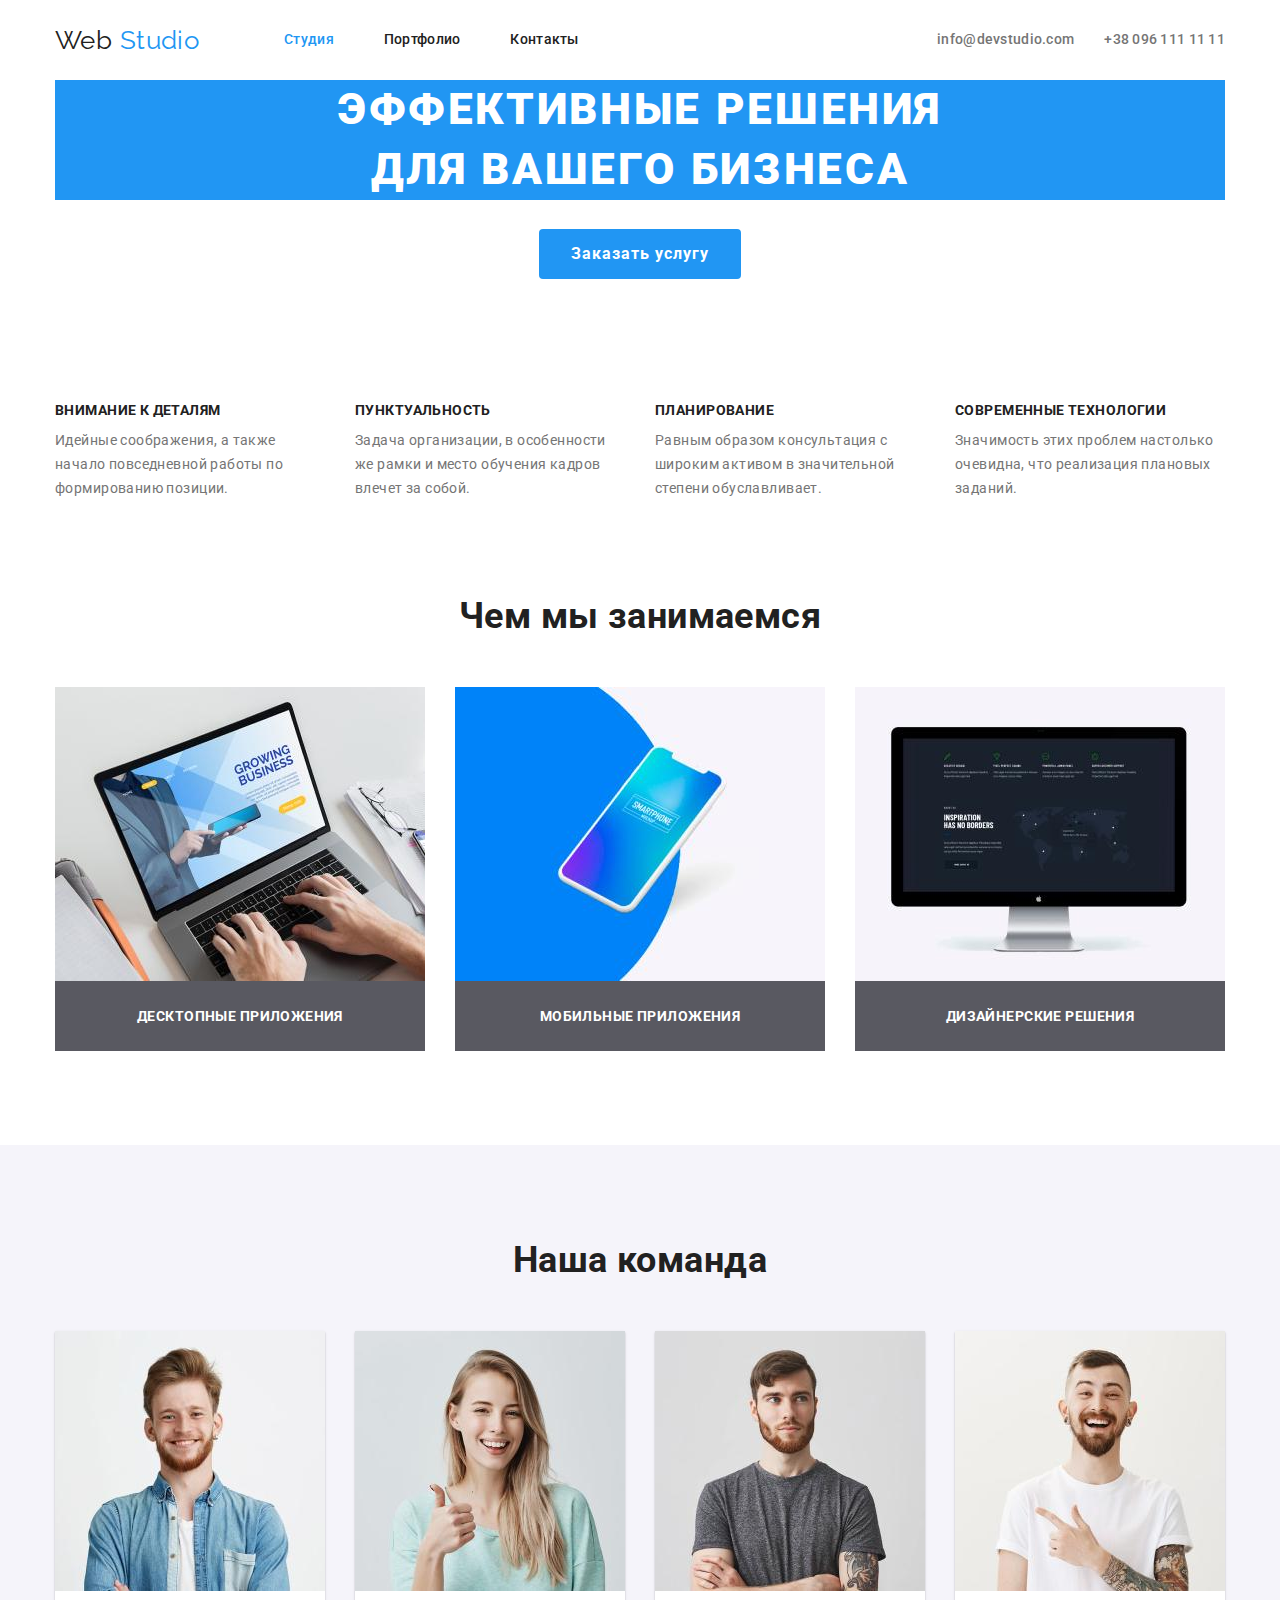
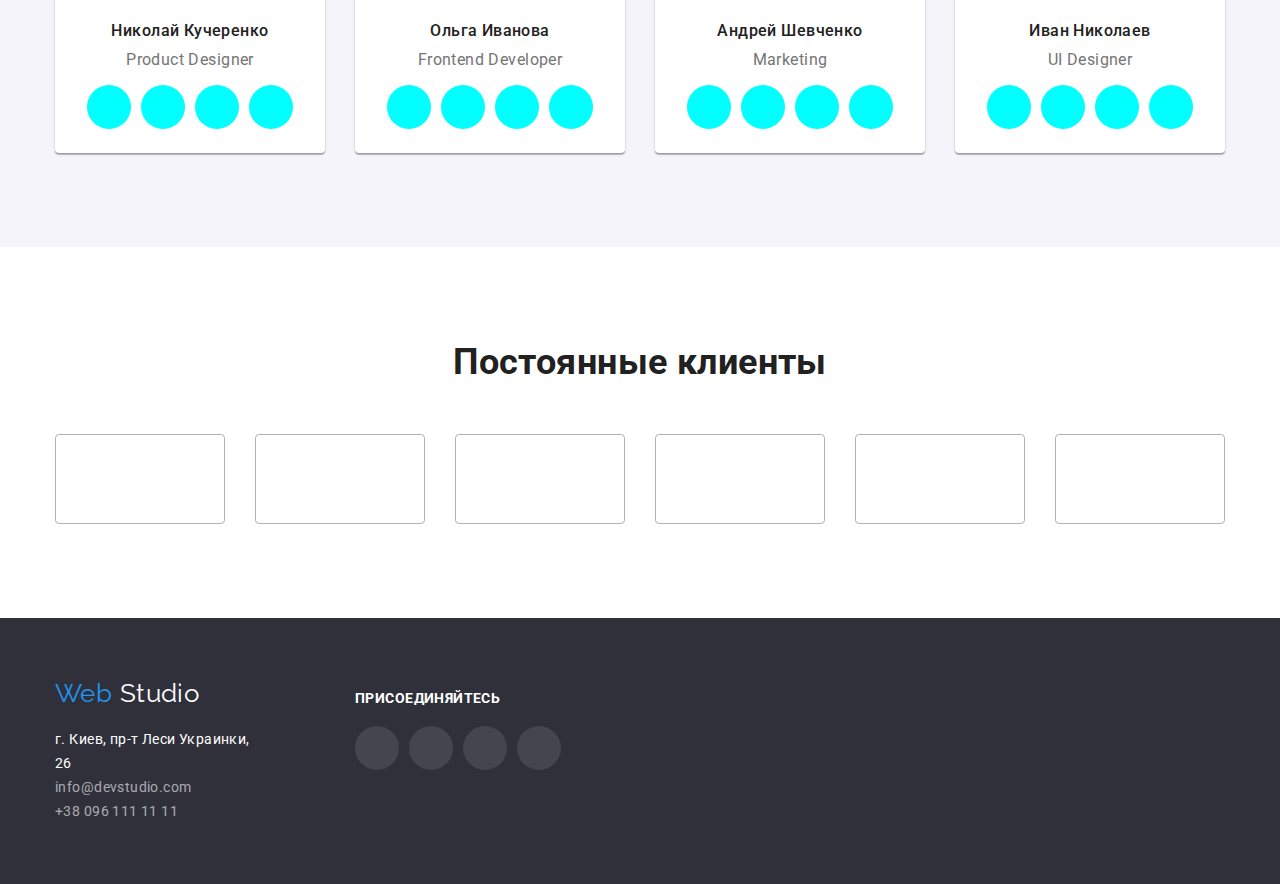
==== index.html @ efa8f48a "Copy HW3" ====
<!DOCTYPE html>
<html lang="ru">
  <head>
    <meta charset="UTF-8" />
    <meta name="viewport" content="width=device-width, initial-scale=1.0" />
    <title>Web Studio</title>
    <link
      href="https://fonts.googleapis.com/css2?family=Raleway:wght@700&family=Roboto:wght@400;500;700;900&display=swap"
      rel="stylesheet"
    />
    <link
      rel="stylesheet"
      href="https://cdnjs.cloudflare.com/ajax/libs/modern-normalize/0.7.0/modern-normalize.min.css"
    />
    <link rel="stylesheet" href="./css/style.css" />
  </head>
  <body>
    <!-- Шапка сайта -->
    <header class="header">
      <div class="header-conitaner container">
        <nav class="navigation">
          <a class="logo" href="./index.html" aria-label="Логотип"
            >Web <span class="logo-accent">Studio</span></a
          >
          <ul class="navgiation-list list">
            <li class="navigation-list-item">
              <a class="navigation-list-link link active-page" href="index.html"
                >Студия</a
              >
            </li>
            <li class="navigation-list-item">
              <a class="navigation-list-link link" href="./portfolio.html"
                >Портфолио</a
              >
            </li>
            <li class="navigation-list-item">
              <a class="navigation-list-link link" href="">Контакты</a>
            </li>
          </ul>
        </nav>
        <address class="adress">
          <ul class="adress-list list">
            <li class="adress-list-item">
              <a
                class="header-email-link link"
                href="mailto:info@devstudio.com"
                lang="en"
                >info@devstudio.com</a
              >
            </li>
            <li class="adress-list-item">
              <a class="header-tel-link link" href="tel:+380961111111"
                >+38 096 111 11 11</a
              >
            </li>
          </ul>
        </address>
      </div>
    </header>
    <main>
      <!--HERO секция-->
      <section class="hero">
        <div class="container">
          <h1 class="hero-title">
            Эффективные решения <br />
            для вашего бизнеса
          </h1>
          <button class="modal-btn">Заказать услугу</button>
        </div>
      </section>
      <!--Почему мы-->
      <section class="about-us-section section">
        <div class="container">
          <h2 class="section-header" hidden>Почему мы</h2>
          <ul class="about-us-list list">
            <li class="about-us-list-item">
              <h3 class="about-us-list-header">Внимание к деталям</h3>
              <p class="about-us-list-text">
                Идейные соображения, а также начало повседневной работы по
                формированию позиции.
              </p>
            </li>
            <li class="about-us-list-item">
              <h3 class="about-us-list-header">Пунктуальность</h3>
              <p class="about-us-list-text">
                Задача организации, в особенности же рамки и место обучения
                кадров влечет за собой.
              </p>
            </li>
            <li class="about-us-list-item">
              <h3 class="about-us-list-header">Планирование</h3>
              <p class="about-us-list-text">
                Равным образом консультация с широким активом в значительной
                степени обуславливает.
              </p>
            </li>
            <li class="about-us-list-item">
              <h3 class="about-us-list-header">Современные технологии</h3>
              <p class="about-us-list-text">
                Значимость этих проблем настолько очевидна, что реализация
                плановых заданий.
              </p>
            </li>
          </ul>
        </div>
      </section>
      <!--Чем мы занимаемся-->
      <section class="what-we-do section">
        <div class="container">
          <h2 class="section-header">Чем мы занимаемся</h2>
          <ul class="what-we-do-list list">
            <li class="what-we-do-list-item">
              <img
                class="what-we-do-list-img"
                src="./images/whatwedo/notebook.jpg"
                alt="фото ноутбука"
                width="370"
                height="294"
              />
              <a class="what-we-do-list-link link" href=""
                ><h3>Десктопные приложения</h3></a
              >
            </li>
            <li class="what-we-do-list-item">
              <img
                class="what-we-do-list-img"
                src="./images/whatwedo/mobile.jpg"
                alt="фото мобильного телефона"
                width="370"
                height="294"
              />
              <a class="what-we-do-list-link link" href=""
                ><h3>Мобильные приложения</h3></a
              >
            </li>
            <li class="what-we-do-list-item">
              <img
                class="what-we-do-list-img"
                src="./images/whatwedo/desktop.jpg"
                alt="фото настольного компютера"
                width="370"
                height="294"
              />
              <a class="what-we-do-list-link link" href=""
                ><h3>Дизайнерские решения</h3></a
              >
            </li>
          </ul>
        </div>
      </section>
      <!--Наша команда-->
      <section class="our-team section">
        <div class="container">
          <h3 class="section-header">Наша команда</h3>
          <ul class="our-team-list list">
            <li class="our-team-list-item">
              <img
                class="our-team-list-img"
                src="./images/team/member1.jpg"
                alt="фото сотрудника"
                width="270"
                height="260"
              />
              <h3 class="out-team-list-name">Николай Кучеренко</h3>
              <p class="our-team-list-position" lang="en">Product Designer</p>
              <ul class="our-team-social-links-list list">
                <li class="our-team-social-links">
                  <a
                    class="our-team-social-links-item link"
                    href=""
                    aria-label="ссылка на инстаграм"
                  ></a>
                </li>
                <li class="our-team-social-links">
                  <a
                    class="our-team-social-links-item link"
                    href=""
                    aria-label="ссылка на твиттер"
                  ></a>
                </li>
                <li class="our-team-social-links">
                  <a
                    class="our-team-social-links-item link"
                    href=""
                    aria-label="ссылка на фейсбук"
                  ></a>
                </li>
                <li class="our-team-social-links">
                  <a
                    class="oour-team-social-links-item link"
                    href=""
                    aria-label="ссылка на линкедин"
                  ></a>
                </li>
              </ul>
            </li>
            <li class="our-team-list-item">
              <img
                class="our-team-list-img"
                src="./images/team/member2.jpg"
                alt="фото сотрудника"
                width="270"
                height="260"
              />
              <h3 class="out-team-list-name">Ольга Иванова</h3>
              <p class="our-team-list-position" lang="en">Frontend Developer</p>
              <ul class="our-team-social-links-list list">
                <li class="our-team-social-links">
                  <a
                    class="our-team-social-links-item link"
                    href=""
                    aria-label="ссылка на инстаграм"
                  ></a>
                </li>
                <li class="our-team-social-links">
                  <a
                    class="our-team-social-links-item link"
                    href=""
                    aria-label="ссылка на твиттер"
                  ></a>
                </li>
                <li class="our-team-social-links">
                  <a
                    class="our-team-social-links-item link"
                    href=""
                    aria-label="ссылка на фейсбук"
                  ></a>
                </li>
                <li class="our-team-social-links">
                  <a
                    class="oour-team-social-links-item link"
                    href=""
                    aria-label="ссылка на линкедин"
                  ></a>
                </li>
              </ul>
            </li>
            <li class="our-team-list-item">
              <img
                class="our-team-list-img"
                src="./images/team/member3.jpg"
                alt="фото сотрудника"
                width="270"
                height="260"
              />
              <h3 class="out-team-list-name">Андрей Шевченко</h3>
              <p class="our-team-list-position" lang="en">Marketing</p>
              <ul class="our-team-social-links-list list">
                <li class="our-team-social-links">
                  <a
                    class="our-team-social-links-item link"
                    href=""
                    aria-label="ссылка на инстаграм"
                  ></a>
                </li>
                <li class="our-team-social-links">
                  <a
                    class="our-team-social-links-item link"
                    href=""
                    aria-label="ссылка на твиттер"
                  ></a>
                </li>
                <li class="our-team-social-links">
                  <a
                    class="our-team-social-links-item link"
                    href=""
                    aria-label="ссылка на фейсбук"
                  ></a>
                </li>
                <li class="our-team-social-links">
                  <a
                    class="oour-team-social-links-item link"
                    href=""
                    aria-label="ссылка на линкедин"
                  ></a>
                </li>
              </ul>
            </li>
            <li class="our-team-list-item">
              <img
                class="our-team-list-img"
                src="./images/team/member4.jpg"
                alt="фото сотрудника"
                width="270"
                height="260"
              />
              <h3 class="out-team-list-name">Иван Николаев</h3>
              <p class="our-team-list-position" lang="en">UI Designer</p>
              <ul class="our-team-social-links-list list">
                <li class="our-team-social-links">
                  <a
                    class="our-team-social-links-item link"
                    href=""
                    aria-label="ссылка на инстаграм"
                  ></a>
                </li>
                <li class="our-team-social-links">
                  <a
                    class="our-team-social-links-item link"
                    href=""
                    aria-label="ссылка на твиттер"
                  ></a>
                </li>
                <li class="our-team-social-links">
                  <a
                    class="our-team-social-links-item link"
                    href=""
                    aria-label="ссылка на фейсбук"
                  ></a>
                </li>
                <li class="our-team-social-links">
                  <a
                    class="oour-team-social-links-item link"
                    href=""
                    aria-label="ссылка на линкедин"
                  ></a>
                </li>
              </ul>
            </li>
          </ul>
        </div>
      </section>
      <!--Постоянные клиенты-->
      <section class="clients section">
        <div class="container">
          <h2 class="section-header">Постоянные клиенты</h2>
          <ul class="clients-list list">
            <li class="clients-list-item">
              <a
                class="clients-list-link link"
                href=""
                aria-label="логотип клиента"
              ></a>
            </li>
            <li class="clients-list-item">
              <a
                class="clients-list-link link"
                href=""
                aria-label="логотип клиента"
              ></a>
            </li>
            <li class="clients-list-item">
              <a
                class="clients-list-link link"
                href=""
                aria-label="логотип клиента"
              ></a>
            </li>
            <li class="clients-list-item">
              <a
                class="clients-list-link link"
                href=""
                aria-label="логотип клиента"
              ></a>
            </li>
            <li class="clients-list-item">
              <a
                class="clients-list-link link"
                href=""
                aria-label="логотип клиента"
              ></a>
            </li>
            <li class="clients-list-item">
              <a
                class="clients-list-link link"
                href=""
                aria-label="логотип клиента"
              ></a>
            </li>
          </ul>
        </div>
      </section>
    </main>
    <!--Контакты-->
    <footer class="footer">
      <div class="footer-container container">
        <div class="footer-block">
          <a class="logo footer-logo" href="./index.html" aria-label="Логотип"
            >Web <span class="logo-footer-accent">Studio</span></a
          >
          <ul class="footer-adress-list list">
            <li class="footer-adress-item">
              <a
                class="footer-adress link"
                href="https://goo.gl/maps/bMKYZDrt7HzqNCvu6"
                target="_blank"
              >
                г. Киев, пр-т Леси Украинки, 26
              </a>
            </li>
            <li class="footer-adress-item">
              <a
                class="footer-email link"
                href="mailto:info@devstudio.com"
                lang="en"
                >info@devstudio.com</a
              >
            </li>
            <li class="footer-adress-item">
              <a class="footer-tel link" href="tel:+380961111111"
                >+38 096 111 11 11</a
              >
            </li>
          </ul>
        </div>
        <div class="footer-block">
          <b class="footer-title">присоединяйтесь</b>
          <ul class="footer-social-links-list list">
            <li class="footer-social-link-item">
              <a
                class="footer-social-links-link link"
                href=""
                aria-label="ссылка на инстаграм"
              ></a>
            </li>
            <li class="footer-social-link-item">
              <a
                class="footer-social-links-link link"
                href=""
                aria-label="ссылка на твиттер"
              ></a>
            </li>
            <li class="footer-social-link-item">
              <a
                class="footer-social-links-link link"
                href=""
                aria-label="ссылка на фейсбук"
              ></a>
            </li>
            <li class="footer-social-link-item">
              <a
                class="footer-social-links-link link"
                href=""
                aria-label="ссылка на линкедин"
              ></a>
            </li>
          </ul>
        </div>
      </div>
    </footer>
  </body>
</html>
---- css/style.css ----
:root {
  --main-font: "Roboto", sans-serif;
  --secondary-font: "Raleway", sans-serif;
  --title-dark-theme-color: #ffffff;
  --title-light-theme-color: #212121;
  --modal-btn-color: #2196f3;
  --modal-btn-text-color: #ffffff;
  --text-dark-theme-color: rgba(255, 255, 255, 0.6);
  --text-light-theme-color: #757575;
  --accent-color: #2196f3;

  --portfolio-butto-color: #f5f4fa;
}

body {
  font-family: var(--main-font);
  font-weight: 400;
  font-size: 14px;
  line-height: 1.71;
  letter-spacing: 0.03em;

  color: var(--text-light-theme-color);

  background-color: #ffffff;
}

.section {
  padding-bottom: 94px;
  padding-top: 94px;
}

.container {
  width: 1200px;
  padding-left: 15px;
  padding-right: 15px;
  margin-left: auto;
  margin-right: auto;
}

.link {
  text-decoration: none;
}

.list {
  padding: 0;
  margin: 0;
  list-style: none;
}

/* HEADER */
.header-conitaner,
.navigation {
  display: flex;
  align-items: center;
}

.logo {
  margin-right: 85px;
  font-family: var(--secondary-font);
  font-size: 26px;
  line-height: 1.19;

  text-decoration: none;

  color: var(--title-light-theme-color);
}

.logo .logo-accent {
  color: var(--accent-color);
}
.navgiation-list {
  display: flex;
}
.navigation-list-item:not(:last-child) {
  margin-right: 50px;
}

.navigation-list-link {
  display: block;
  padding-top: 32px;
  padding-bottom: 32px;
}

.navigation-list-link {
  font-weight: 500;
  font-size: 14px;
  line-height: 1.14;
  letter-spacing: 0.02em;

  color: var(--title-light-theme-color);
}

.header-tel-link,
.header-email-link {
  font-weight: 500;
  font-size: 14px;
  line-height: 1.14;
  letter-spacing: 0.02em;

  color: var(--text-light-theme-color);
}

.adress {
  margin-left: auto;
}

.active-page {
  color: var(--accent-color);
}
.adress-list {
  display: flex;
}

.adress-list-item:not(:last-child) {
  margin-right: 30px;
}

.header-email-link,
.header-tel-link {
  display: block;
  padding-top: 32px;
  padding-bottom: 32px;
}

.header-tel-link,
.header-email-link {
  font-style: normal;
}

.navigation-list-link:focus,
.navigation-list-link:hover,
.header-tel-link:focus,
.header-tel-link:hover,
.header-email-link:focus,
.header-email-link:hover {
  color: var(--accent-color);
}

/* HERO SECTION */
.hero {
  text-align: center;
}

.hero-title {
  margin-top: 0px;
  pudding-bottom: 30px;
  font-weight: 900;
  font-size: 44px;
  line-height: 1.36;

  letter-spacing: 0.06em;
  text-transform: uppercase;

  color: var(--title-dark-theme-color);
  background-color: var(--accent-color); /* заглушка */
}
.modal-btn {
  border-style: none;
  border-radius: 4px;
  padding: 10px 32px;
  font-weight: 700;
  font-size: 16px;
  line-height: 1.87;
  text-align: center;
  letter-spacing: 0.06em;
  color: var(--modal-btn-text-color);
  background-color: var(--modal-btn-color);
}

/* Почему мы */
.about-us-section {
  padding-bottom: 0;
}

.about-us-list-header {
  margin-top: 30px;
  margin-bottom: 10px;
  font-weight: 700;
  font-size: 14px;
  line-height: 1.14;
  text-transform: uppercase;

  color: var(--title-light-theme-color);
}

.about-us-list {
  display: flex;
  justify-content: space-between;
}

.about-us-list-item {
  width: 270px;
}

.about-us-list-text {
  margin-top: 0px;
  margin-bottom: 0px;
}
/* Чем мы занимаемся */
.section-header {
  margin-top: 0px;
  margin-bottom: 50px;
  font-weight: 700;
  font-size: 36px;
  line-height: 1.17;
  text-align: center;

  color: var(--title-light-theme-color);
}

.what-we-do-list {
  display: flex;
  justify-content: space-between;
}
.what-we-do-list-img {
  display: block;
}

.what-we-do-list-link >h3/* заглушка без H3 работает */ {
  margin: 0;
  padding-top: 27px;
  padding-bottom: 27px;
  font-weight: 700;
  font-size: 14px;
  line-height: 1.17;
  text-align: center;
  text-transform: uppercase;

  color: var(--title-dark-theme-color);
  background-color: rgba(47, 48, 58, 0.8); /* заглушка */
}

/* Наша команда */
.our-team {
  background: #f5f4fa;
}
.our-team-list {
  display: flex;
  justify-content: space-between;
}

.our-team-list-item {
  width: 270px;
  padding-bottom: 24px;
  background: #ffffff;
  box-shadow: 0px 2px 1px rgba(0, 0, 0, 0.2), 0px 1px 1px rgba(0, 0, 0, 0.14),
    0px 1px 3px rgba(0, 0, 0, 0.12);
  border-radius: 0px 0px 4px 4px;
}

.our-team-list-img {
  display: block;
}
.out-team-list-name {
  margin-top: 30px;
  margin-bottom: 10px;
  font-weight: 500;
  font-size: 16px;
  line-height: 1.19;

  text-align: center;

  color: var(--title-light-theme-color);
}

.our-team-list-position {
  margin-top: 0px;
  margin-bottom: 16px;
  font-size: 16px;
  line-height: 1.19;

  text-align: center;
}
.our-team-social-links-list {
  display: flex;
  justify-content: center;
}

.our-team-social-links {
  width: 44px;
  height: 44px;
  border-radius: 22px;
  background-color: aqua; /*загушка*/
}

.our-team-social-links:not(:last-child) {
  margin-right: 10px;
}

.our-team-social-links:hover {
  background-color: var(--accent-color);
}

/* Постоянные клиенты */
.clients-list {
  display: flex;
  justify-content: space-between;
}

.clients-list-item {
  width: 170px;
  height: 90px;
  border: 1px solid #afb1b8;
  border-radius: 4px;
}

.clients-list-item:hover {
  border: 1px solid var(--accent-color);
}

/* FOOTER */
.footer {
  background: #2f303a;
}

.footer-container {
  display: flex;
  padding-top: 60px;
  padding-bottom: 60px;
}

.footer-block {
  width: 270px;
}

.footer-block:not(:last-child) {
  margin-right: 30px;
}

.footer-logo {
  display: block;
  padding-bottom: 20px;
  color: var(--accent-color);
}

.logo .logo-footer-accent {
  color: var(--title-dark-theme-color);
}

.footer-adress-list {
  margin-right: 69px;
}

.footer-tel,
.footer-email,
.footer-adress {
  font-size: 14px;
  line-height: 1.71;

  color: var(--title-dark-theme-color);
}
.footer-tel,
.footer-email {
  color: rgba(255, 255, 255, 0.6);
}
.footer-title {
  display: block;
  margin-top: 12px;
  margin-bottom: 20px;
  font-weight: 700;
  font-size: 14px;
  line-height: 1.15;

  text-transform: uppercase;

  color: var(--title-dark-theme-color);
}

.footer-social-links-list {
  display: flex;
}
.footer-social-link-item {
  width: 44px;
  height: 44px;
  border-radius: 22px;
  background-color: rgba(255, 255, 255, 0.1);
}

.footer-social-link-item:not(:last-child) {
  margin-right: 10px;
}

.footer-social-link-item:hover {
  background-color: var(--accent-color);
}

/* СТРАНИЦА ПОРТФОЛИО */
.portfolio-container {
  padding-top: 93px;
}

.portfolio-navigation-list {
  display: flex;
  justify-content: center;
  text-align: center;
}
.portfolio-button {
  padding: 6px 22px;
  font-weight: 500;
  font-size: 16px;
  line-height: 1.62;

  text-align: center;

  color: var(--title-light-theme-color);
  background-color: var(--portfolio-butto-color);

  border: 0;
  border-radius: 4px;
}
.portfolio-navigation-list-item:not(:last-child) {
  margin-right: 8px;
}

.portfolio-button:hover,
.portfolio-button:focus {
  color: var(--title-dark-theme-color);
  background-color: var(--accent-color);
  box-shadow: 0px 2px 2px rgba(0, 0, 0, 0.12), 0px 1px 2px rgba(0, 0, 0, 0.08),
    0px 3px 1px rgba(0, 0, 0, 0.1);
}

.portfolio-list-container {
  margin-top: 50px;
  margin-bottom: 94px;
}

.portfolio-list {
  display: flex;
  flex-wrap: wrap;
}

.portfolio-list-item {
  width: 370px;
  margin-right: 30px;
  margin-bottom: 30px;
}

.portfolio-list-card {
  width: 370;
  display: block;
  padding-top: 20px;
  padding-bottom: 20px;
  padding-left: 24px;
  padding-right: 24px;
  border-left: 1px solid #eeeeee;
  border-right: 1px solid #eeeeee;
  border-bottom: 1px solid #eeeeee;
}

.portfolio-list-card:nth-child(3n),
.portfolio-list-item:nth-child(3n) {
  margin-right: 0;
}

.portfolio-list-card:nth-last-child(-n + 3),
.portfolio-list-item:nth-last-child(-n + 3) {
  margin-bottom: 0;
}

.portfolio-list-img {
  display: block;
}

.portfolio-list-text-hover {
  display: none;
  padding: 24px;
  margin: 0;
  font-size: 18px;
  line-height: 1.56;

  color: var(--title-dark-theme-color);
  background-color: var(--accent-color);
}

.portfolio-list-header {
  margin: 0;
  margin-bottom: 4px;
  font-weight: 700;
  font-size: 18px;
  line-height: 2;

  letter-spacing: 0.06em;

  color: var(--title-light-theme-color);
}

.portfolio-list-project-type {
  margin: 0;
  font-size: 16px;
  line-height: 1.87;
}
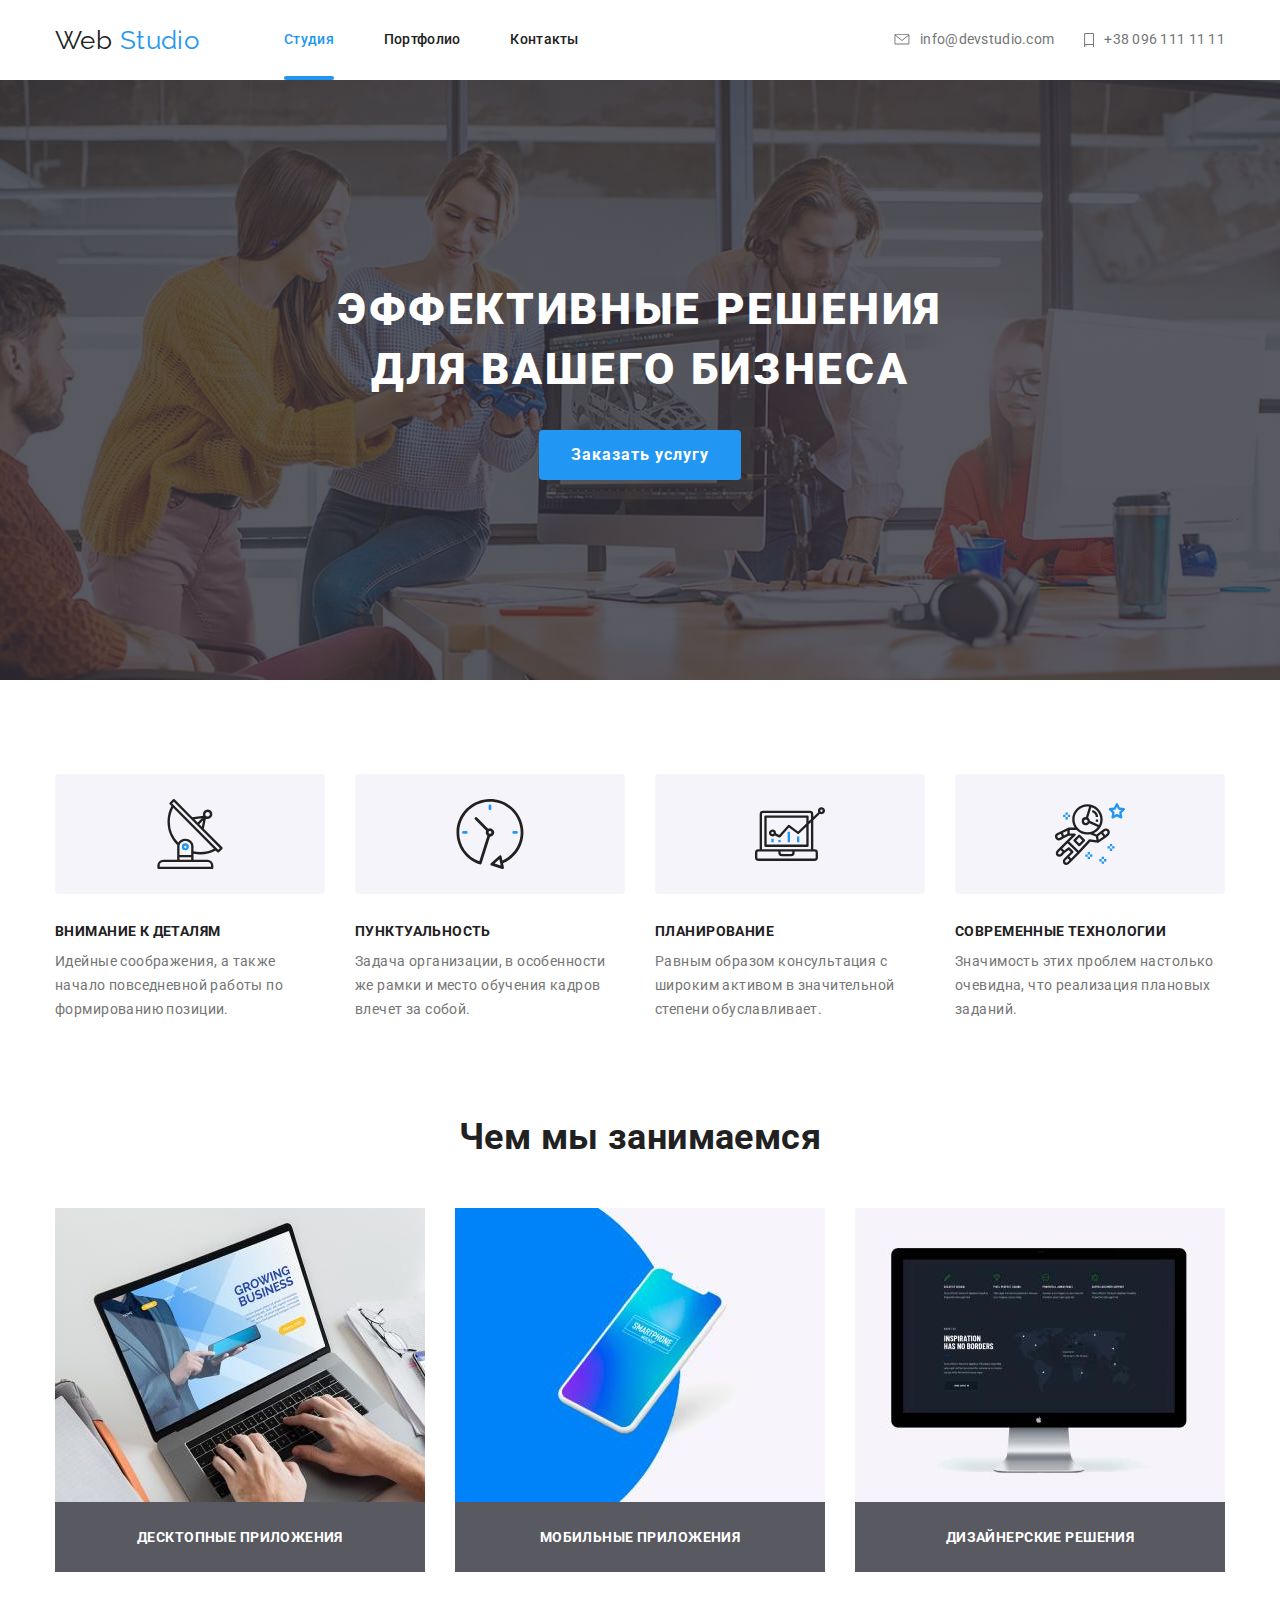
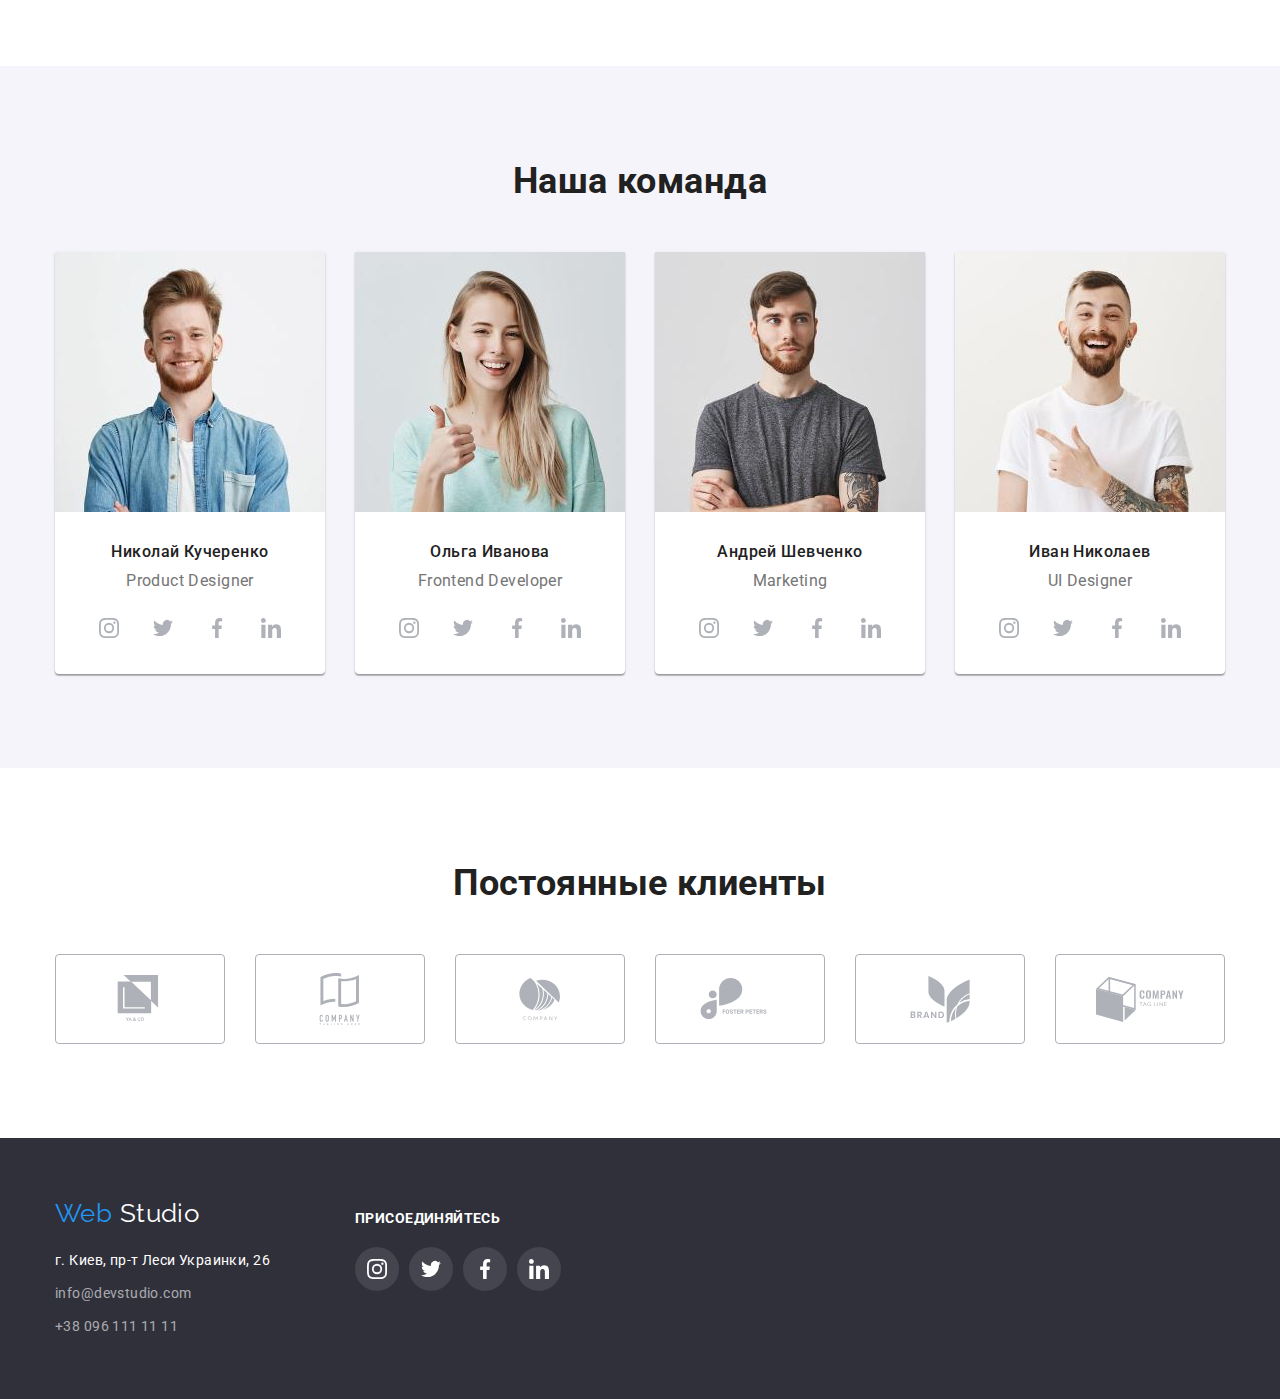
==== commit b596bdac: "First try" ====
--- a/index.html
+++ b/index.html
@@ -42,16 +42,23 @@
           <ul class="adress-list list">
             <li class="adress-list-item">
               <a
-                class="header-email-link link"
+                class="header-adress-link link"
                 href="mailto:info@devstudio.com"
                 lang="en"
-                >info@devstudio.com</a
-              >
+              >
+                <svg class="adress-list-icon" , width="16" , height="11.2">
+                  <use href="./images/sprite.svg#envelope"></use>
+                </svg>
+                info@devstudio.com
+              </a>
             </li>
             <li class="adress-list-item">
-              <a class="header-tel-link link" href="tel:+380961111111"
-                >+38 096 111 11 11</a
-              >
+              <a class="header-adress-link link" href="tel:+380961111111">
+                <svg class="adress-list-icon" , width="10" , height="14.9">
+                  <use href="./images/sprite.svg#smartphone"></use>
+                </svg>
+                +38 096 111 11 11
+              </a>
             </li>
           </ul>
         </address>
@@ -73,28 +80,48 @@
         <div class="container">
           <h2 class="section-header" hidden>Почему мы</h2>
           <ul class="about-us-list list">
-            <li class="about-us-list-item">
+            <li class="about-us-list-item details">
+              <div class="about-us-list-img-block">
+                <svg class="about-us-icon">
+                  <use href="./images/sprite.svg#antenna"></use>
+                </svg>
+              </div>
               <h3 class="about-us-list-header">Внимание к деталям</h3>
               <p class="about-us-list-text">
                 Идейные соображения, а также начало повседневной работы по
                 формированию позиции.
               </p>
             </li>
-            <li class="about-us-list-item">
+            <li class="about-us-list-item on-time">
+              <div class="about-us-list-img-block">
+                <svg class="about-us-icon">
+                  <use href="./images/sprite.svg#clock"></use>
+                </svg>
+              </div>
               <h3 class="about-us-list-header">Пунктуальность</h3>
               <p class="about-us-list-text">
                 Задача организации, в особенности же рамки и место обучения
                 кадров влечет за собой.
               </p>
             </li>
-            <li class="about-us-list-item">
+            <li class="about-us-list-item planning">
+              <div class="about-us-list-img-block">
+                <svg class="about-us-icon">
+                  <use href="./images/sprite.svg#diagram"></use>
+                </svg>
+              </div>
               <h3 class="about-us-list-header">Планирование</h3>
               <p class="about-us-list-text">
                 Равным образом консультация с широким активом в значительной
                 степени обуславливает.
               </p>
             </li>
-            <li class="about-us-list-item">
+            <li class="about-us-list-item techno">
+              <div class="about-us-list-img-block">
+                <svg class="about-us-icon">
+                  <use href="./images/sprite.svg#astronaut"></use>
+                </svg>
+              </div>
               <h3 class="about-us-list-header">Современные технологии</h3>
               <p class="about-us-list-text">
                 Значимость этих проблем настолько очевидна, что реализация
@@ -169,28 +196,48 @@
                     class="our-team-social-links-item link"
                     href=""
                     aria-label="ссылка на инстаграм"
-                  ></a>
+                  >
+                    <span class="visually-hidden">Insragram</span>
+                    <svg class="our-team-social-links-icon">
+                      <use href="./images/sprite.svg#instagram"></use>
+                    </svg>
+                  </a>
                 </li>
                 <li class="our-team-social-links">
                   <a
                     class="our-team-social-links-item link"
                     href=""
                     aria-label="ссылка на твиттер"
-                  ></a>
+                  >
+                    <span class="visually-hidden">Twitter</span>
+                    <svg class="our-team-social-links-icon">
+                      <use href="./images/sprite.svg#twitter"></use>
+                    </svg>
+                  </a>
                 </li>
                 <li class="our-team-social-links">
                   <a
                     class="our-team-social-links-item link"
                     href=""
                     aria-label="ссылка на фейсбук"
-                  ></a>
-                </li>
-                <li class="our-team-social-links">
-                  <a
-                    class="oour-team-social-links-item link"
+                  >
+                    <span class="visually-hidden">Facebook</span>
+                    <svg class="our-team-social-links-icon">
+                      <use href="./images/sprite.svg#facebook"></use>
+                    </svg>
+                  </a>
+                </li>
+                <li class="our-team-social-links">
+                  <a
+                    class="our-team-social-links-item link"
                     href=""
                     aria-label="ссылка на линкедин"
-                  ></a>
+                  >
+                    <span class="visually-hidden">LinkedIn</span>
+                    <svg class="our-team-social-links-icon">
+                      <use href="./images/sprite.svg#linkedin"></use>
+                    </svg>
+                  </a>
                 </li>
               </ul>
             </li>
@@ -210,28 +257,48 @@
                     class="our-team-social-links-item link"
                     href=""
                     aria-label="ссылка на инстаграм"
-                  ></a>
+                  >
+                    <span class="visually-hidden">Insragram</span>
+                    <svg class="our-team-social-links-icon">
+                      <use href="./images/sprite.svg#instagram"></use>
+                    </svg>
+                  </a>
                 </li>
                 <li class="our-team-social-links">
                   <a
                     class="our-team-social-links-item link"
                     href=""
                     aria-label="ссылка на твиттер"
-                  ></a>
+                  >
+                    <span class="visually-hidden">Twitter</span>
+                    <svg class="our-team-social-links-icon">
+                      <use href="./images/sprite.svg#twitter"></use>
+                    </svg>
+                  </a>
                 </li>
                 <li class="our-team-social-links">
                   <a
                     class="our-team-social-links-item link"
                     href=""
                     aria-label="ссылка на фейсбук"
-                  ></a>
-                </li>
-                <li class="our-team-social-links">
-                  <a
-                    class="oour-team-social-links-item link"
+                  >
+                    <span class="visually-hidden">Facebook</span>
+                    <svg class="our-team-social-links-icon">
+                      <use href="./images/sprite.svg#facebook"></use>
+                    </svg>
+                  </a>
+                </li>
+                <li class="our-team-social-links">
+                  <a
+                    class="our-team-social-links-item link"
                     href=""
                     aria-label="ссылка на линкедин"
-                  ></a>
+                  >
+                    <span class="visually-hidden">LinkedIn</span>
+                    <svg class="our-team-social-links-icon">
+                      <use href="./images/sprite.svg#linkedin"></use>
+                    </svg>
+                  </a>
                 </li>
               </ul>
             </li>
@@ -251,28 +318,48 @@
                     class="our-team-social-links-item link"
                     href=""
                     aria-label="ссылка на инстаграм"
-                  ></a>
+                  >
+                    <span class="visually-hidden">Insragram</span>
+                    <svg class="our-team-social-links-icon">
+                      <use href="./images/sprite.svg#instagram"></use>
+                    </svg>
+                  </a>
                 </li>
                 <li class="our-team-social-links">
                   <a
                     class="our-team-social-links-item link"
                     href=""
                     aria-label="ссылка на твиттер"
-                  ></a>
+                  >
+                    <span class="visually-hidden">Twitter</span>
+                    <svg class="our-team-social-links-icon">
+                      <use href="./images/sprite.svg#twitter"></use>
+                    </svg>
+                  </a>
                 </li>
                 <li class="our-team-social-links">
                   <a
                     class="our-team-social-links-item link"
                     href=""
                     aria-label="ссылка на фейсбук"
-                  ></a>
-                </li>
-                <li class="our-team-social-links">
-                  <a
-                    class="oour-team-social-links-item link"
+                  >
+                    <span class="visually-hidden">Facebook</span>
+                    <svg class="our-team-social-links-icon">
+                      <use href="./images/sprite.svg#facebook"></use>
+                    </svg>
+                  </a>
+                </li>
+                <li class="our-team-social-links">
+                  <a
+                    class="our-team-social-links-item link"
                     href=""
                     aria-label="ссылка на линкедин"
-                  ></a>
+                  >
+                    <span class="visually-hidden">LinkedIn</span>
+                    <svg class="our-team-social-links-icon">
+                      <use href="./images/sprite.svg#linkedin"></use>
+                    </svg>
+                  </a>
                 </li>
               </ul>
             </li>
@@ -292,28 +379,48 @@
                     class="our-team-social-links-item link"
                     href=""
                     aria-label="ссылка на инстаграм"
-                  ></a>
+                  >
+                    <span class="visually-hidden">Insragram</span>
+                    <svg class="our-team-social-links-icon">
+                      <use href="./images/sprite.svg#instagram"></use>
+                    </svg>
+                  </a>
                 </li>
                 <li class="our-team-social-links">
                   <a
                     class="our-team-social-links-item link"
                     href=""
                     aria-label="ссылка на твиттер"
-                  ></a>
+                  >
+                    <span class="visually-hidden">Twitter</span>
+                    <svg class="our-team-social-links-icon">
+                      <use href="./images/sprite.svg#twitter"></use>
+                    </svg>
+                  </a>
                 </li>
                 <li class="our-team-social-links">
                   <a
                     class="our-team-social-links-item link"
                     href=""
                     aria-label="ссылка на фейсбук"
-                  ></a>
-                </li>
-                <li class="our-team-social-links">
-                  <a
-                    class="oour-team-social-links-item link"
+                  >
+                    <span class="visually-hidden">Facebook</span>
+                    <svg class="our-team-social-links-icon">
+                      <use href="./images/sprite.svg#facebook"></use>
+                    </svg>
+                  </a>
+                </li>
+                <li class="our-team-social-links">
+                  <a
+                    class="our-team-social-links-item link"
                     href=""
                     aria-label="ссылка на линкедин"
-                  ></a>
+                  >
+                    <span class="visually-hidden">LinkedIn</span>
+                    <svg class="our-team-social-links-icon">
+                      <use href="./images/sprite.svg#linkedin"></use>
+                    </svg>
+                  </a>
                 </li>
               </ul>
             </li>
@@ -329,43 +436,73 @@
               <a
                 class="clients-list-link link"
                 href=""
-                aria-label="логотип клиента"
-              ></a>
+                aria-label="логотип клиента один"
+              >
+                <span class="visually-hidden">логотип клиента 1</span>
+                <svg class="client-list-link-icon" height="49.23">
+                  <use href="./images/sprite.svg#logo1"></use>
+                </svg>
+              </a>
             </li>
             <li class="clients-list-item">
               <a
                 class="clients-list-link link"
                 href=""
-                aria-label="логотип клиента"
-              ></a>
+                aria-label="логотип клиента два"
+              >
+                <span class="visually-hidden">логотип клиента 2</span>
+                <svg class="client-list-link-icon" , height="52">
+                  <use href="./images/sprite.svg#logo2"></use>
+                </svg>
+              </a>
             </li>
             <li class="clients-list-item">
               <a
                 class="clients-list-link link"
                 href=""
-                aria-label="логотип клиента"
-              ></a>
+                aria-label="логотип клиента три"
+              >
+                <span class="visually-hidden">логотип клиента 3</span>
+                <svg class="client-list-link-icon" , height="42.6">
+                  <use href="./images/sprite.svg#logo3"></use>
+                </svg>
+              </a>
             </li>
             <li class="clients-list-item">
               <a
                 class="clients-list-link link"
                 href=""
-                aria-label="логотип клиента"
-              ></a>
+                aria-label="логотип клиента четыри"
+              >
+                <span class="visually-hidden">логотип клиента 4</span>
+                <svg class="client-list-link-icon" , height="42.02">
+                  <use href="./images/sprite.svg#logo4"></use>
+                </svg>
+              </a>
             </li>
             <li class="clients-list-item">
               <a
                 class="clients-list-link link"
                 href=""
-                aria-label="логотип клиента"
-              ></a>
+                aria-label="логотип клиента пять"
+              >
+                <span class="visually-hidden">логотип клиента 5</span>
+                <svg class="client-list-link-icon" , height="47">
+                  <use href="./images/sprite.svg#logo5"></use>
+                </svg>
+              </a>
             </li>
             <li class="clients-list-item">
               <a
                 class="clients-list-link link"
                 href=""
-                aria-label="логотип клиента"
-              ></a>
+                aria-label="логотип клиента шесть"
+              >
+                <span class="visually-hidden">логотип клиента 6</span>
+                <svg class="client-list-link-icon" , height="45.44">
+                  <use href="./images/sprite.svg#logo6"></use>
+                </svg>
+              </a>
             </li>
           </ul>
         </div>
@@ -406,33 +543,54 @@
         <div class="footer-block">
           <b class="footer-title">присоединяйтесь</b>
           <ul class="footer-social-links-list list">
-            <li class="footer-social-link-item">
+            <li class="footer-social-link-item instagram">
               <a
                 class="footer-social-links-link link"
                 href=""
                 aria-label="ссылка на инстаграм"
-              ></a>
-            </li>
-            <li class="footer-social-link-item">
+              >
+                <span class="visually-hidden">Instagram</span>
+                <svg class="footer-social-icons">
+                  <use href="./images/sprite.svg#instagram"></use>
+                </svg>
+              </a>
+            </li>
+            <li class="footer-social-link-item twitter">
               <a
                 class="footer-social-links-link link"
                 href=""
                 aria-label="ссылка на твиттер"
-              ></a>
-            </li>
-            <li class="footer-social-link-item">
+              >
+                <span class="visually-hidden">Twitter</span>
+                <svg class="footer-social-icons">
+                  <use href="./images/sprite.svg#twitter"></use>
+                </svg>
+              </a>
+            </li>
+            <li class="footer-social-link-item facebook">
+              <span class="visually-hidden">Facebook</span>
               <a
                 class="footer-social-links-link link"
                 href=""
                 aria-label="ссылка на фейсбук"
-              ></a>
-            </li>
-            <li class="footer-social-link-item">
+              >
+                <span class="visually-hidden">Twitter</span>
+                <svg class="footer-social-icons">
+                  <use href="./images/sprite.svg#facebook"></use>
+                </svg>
+              </a>
+            </li>
+            <li class="footer-social-link-item linkedin">
               <a
                 class="footer-social-links-link link"
                 href=""
                 aria-label="ссылка на линкедин"
-              ></a>
+              >
+                <span class="visually-hidden">LinkedIn</span>
+                <svg class="footer-social-icons">
+                  <use href="./images/sprite.svg#linkedin"></use>
+                </svg>
+              </a>
             </li>
           </ul>
         </div>
--- a/css/style.css
+++ b/css/style.css
@@ -23,7 +23,6 @@
 
   background-color: #ffffff;
 }
-
 .section {
   padding-bottom: 94px;
   padding-top: 94px;
@@ -47,6 +46,16 @@
   list-style: none;
 }
 
+.visually-hidden {
+  position: absolute;
+  width: 1px;
+  height: 1px;
+  margin: -1px;
+  border: 0;
+  padding: 0;
+  clip: rect(0 0 0 0);
+  overflow: hidden;
+}
 /* HEADER */
 .header-conitaner,
 .navigation {
@@ -79,9 +88,6 @@
   display: block;
   padding-top: 32px;
   padding-bottom: 32px;
-}
-
-.navigation-list-link {
   font-weight: 500;
   font-size: 14px;
   line-height: 1.14;
@@ -89,61 +95,99 @@
 
   color: var(--title-light-theme-color);
 }
-
-.header-tel-link,
-.header-email-link {
-  font-weight: 500;
+.active-page {
+  color: var(--accent-color);
+  padding-bottom: 0px;
+}
+
+.active-page::after {
+  display: block;
+  margin-top: 28px;
+  width: auto;
+  height: 4px;
+  background-color: var(--accent-color);
+  content: "";
+  border-radius: 2px;
+}
+
+.navigation-list-link:focus,
+.navigation-list-link:hover {
+  padding-bottom: 0;
+}
+
+.navigation-list-link:focus::after,
+.navigation-list-link:hover::after {
+  display: block;
+  margin-top: 28px;
+  width: auto;
+  height: 4px;
+  background-color: var(--accent-color);
+  content: "";
+  border-radius: 2px;
+}
+
+.adress {
+  margin-left: auto;
+}
+
+.adress-list {
+  display: flex;
+
+  font-weight: 400;
+  font-style: normal;
   font-size: 14px;
   line-height: 1.14;
   letter-spacing: 0.02em;
 
-  color: var(--text-light-theme-color);
-}
-
-.adress {
-  margin-left: auto;
-}
-
-.active-page {
-  color: var(--accent-color);
-}
-.adress-list {
-  display: flex;
-}
-
+  fill: var(--text-light-theme-color);
+}
+.adress-list-item {
+  display: inline-flex;
+  padding-top: 32px;
+  padding-bottom: 32px;
+}
 .adress-list-item:not(:last-child) {
   margin-right: 30px;
 }
 
-.header-email-link,
-.header-tel-link {
-  display: block;
-  padding-top: 32px;
-  padding-bottom: 32px;
-}
-
-.header-tel-link,
-.header-email-link {
-  font-style: normal;
-}
-
+.header-adress-link {
+  display: inline-flex;
+  justify-items: center;
+  align-items: center;
+  text-align: center;
+  color: var(--text-light-theme-color);
+}
+.adress-list-icon {
+  fill: currentColor;
+  margin-right: 10px;
+}
+.adress-text {
+}
+
+.header-adress-link:focus,
+.header-adress-link:hover,
 .navigation-list-link:focus,
-.navigation-list-link:hover,
-.header-tel-link:focus,
-.header-tel-link:hover,
-.header-email-link:focus,
-.header-email-link:hover {
+.navigation-list-link:hover {
   color: var(--accent-color);
 }
 
 /* HERO SECTION */
 .hero {
-  text-align: center;
+  height: 600px;
+  text-align: center;
+  background-image: linear-gradient(
+      rgba(47, 48, 58, 0.8),
+      rgba(47, 48, 58, 0.8)
+    ),
+    url(../images/Hero-img.jpg);
+  background-repeat: no-repeat;
+  background-position: center;
 }
 
 .hero-title {
-  margin-top: 0px;
-  pudding-bottom: 30px;
+  margin: 0px;
+  padding-top: 200px;
+  padding-bottom: 30px;
   font-weight: 900;
   font-size: 44px;
   line-height: 1.36;
@@ -152,7 +196,6 @@
   text-transform: uppercase;
 
   color: var(--title-dark-theme-color);
-  background-color: var(--accent-color); /* заглушка */
 }
 .modal-btn {
   border-style: none;
@@ -192,6 +235,22 @@
   width: 270px;
 }
 
+.about-us-list-img-block {
+  display: inline-flex;
+  justify-content: center;
+  align-items: center;
+  width: 270px;
+  height: 120px;
+  background: #f5f4fa;
+  border-radius: 4px;
+  background-repeat: no-repeat;
+  background-position: center;
+}
+
+.about-us-icon {
+  width: 70px;
+  height: 70px;
+}
 .about-us-list-text {
   margin-top: 0px;
   margin-bottom: 0px;
@@ -280,15 +339,32 @@
   width: 44px;
   height: 44px;
   border-radius: 22px;
-  background-color: aqua; /*загушка*/
 }
 
 .our-team-social-links:not(:last-child) {
   margin-right: 10px;
 }
 
-.our-team-social-links:hover {
+.our-team-social-links-item {
+  display: inline-flex;
+  justify-content: center;
+  align-items: center;
+  width: 44px;
+  height: 44px;
+  border-radius: 50%;
+  fill: #afb1b8;
+}
+
+.our-team-social-links-item:hover,
+.our-team-social-links-item:focus {
+  fill: #fff;
   background-color: var(--accent-color);
+  cursor: pointer;
+}
+
+.our-team-social-links-icon {
+  width: 20px;
+  height: 20px;
 }
 
 /* Постоянные клиенты */
@@ -297,15 +373,26 @@
   justify-content: space-between;
 }
 
-.clients-list-item {
+.clients-list-link {
+  display: inline-flex;
+  align-items: center;
+  justify-content: center;
   width: 170px;
   height: 90px;
+  color: #afb1b8;
   border: 1px solid #afb1b8;
   border-radius: 4px;
 }
 
-.clients-list-item:hover {
+.client-list-link-icon {
+  fill: currentColor;
+}
+
+.clients-list-link:hover,
+.clients-list-link:focus {
   border: 1px solid var(--accent-color);
+  color: var(--accent-color);
+  cursor: pointer;
 }
 
 /* FOOTER */
@@ -337,22 +424,19 @@
   color: var(--title-dark-theme-color);
 }
 
-.footer-adress-list {
-  margin-right: 69px;
-}
-
-.footer-tel,
-.footer-email,
+.footer-adress-item:not(:last-child) {
+  margin-bottom: 9px;
+}
+
 .footer-adress {
-  font-size: 14px;
-  line-height: 1.71;
-
-  color: var(--title-dark-theme-color);
-}
+  color: var(--title-dark-theme-color);
+}
+
 .footer-tel,
 .footer-email {
   color: rgba(255, 255, 255, 0.6);
 }
+
 .footer-title {
   display: block;
   margin-top: 12px;
@@ -369,19 +453,34 @@
 .footer-social-links-list {
   display: flex;
 }
-.footer-social-link-item {
+
+.footer-social-link-item:not(:last-child) {
+  margin-right: 10px;
+}
+
+.footer-social-links-link {
+  display: inline-flex;
+  align-items: center;
+  justify-content: center;
+  color: var(--title-dark-theme-color);
   width: 44px;
   height: 44px;
   border-radius: 22px;
+
   background-color: rgba(255, 255, 255, 0.1);
-}
-
-.footer-social-link-item:not(:last-child) {
-  margin-right: 10px;
-}
-
-.footer-social-link-item:hover {
+  background-repeat: no-repeat;
+  background-position: center;
+}
+
+.footer-social-icons {
+  width: 20px;
+  height: 20px;
+  fill: currentColor;
+}
+.footer-social-links-link:hover,
+.footer-social-links-link:focus {
   background-color: var(--accent-color);
+  cursor: pointer;
 }
 
 /* СТРАНИЦА ПОРТФОЛИО */
@@ -418,6 +517,7 @@
   background-color: var(--accent-color);
   box-shadow: 0px 2px 2px rgba(0, 0, 0, 0.12), 0px 1px 2px rgba(0, 0, 0, 0.08),
     0px 3px 1px rgba(0, 0, 0, 0.1);
+  cursor: pointer;
 }
 
 .portfolio-list-container {
@@ -434,6 +534,13 @@
   width: 370px;
   margin-right: 30px;
   margin-bottom: 30px;
+}
+
+.portfolio-list-item:hover,
+.portfolio-list-item:focus {
+  box-shadow: 1px 4px 6px rgba(0, 0, 0, 0.16), 0px 4px 4px rgba(0, 0, 0, 0.06),
+    0px 1px 1px rgba(0, 0, 0, 0.12);
+  cursor: pointer;
 }
 
 .portfolio-list-card {
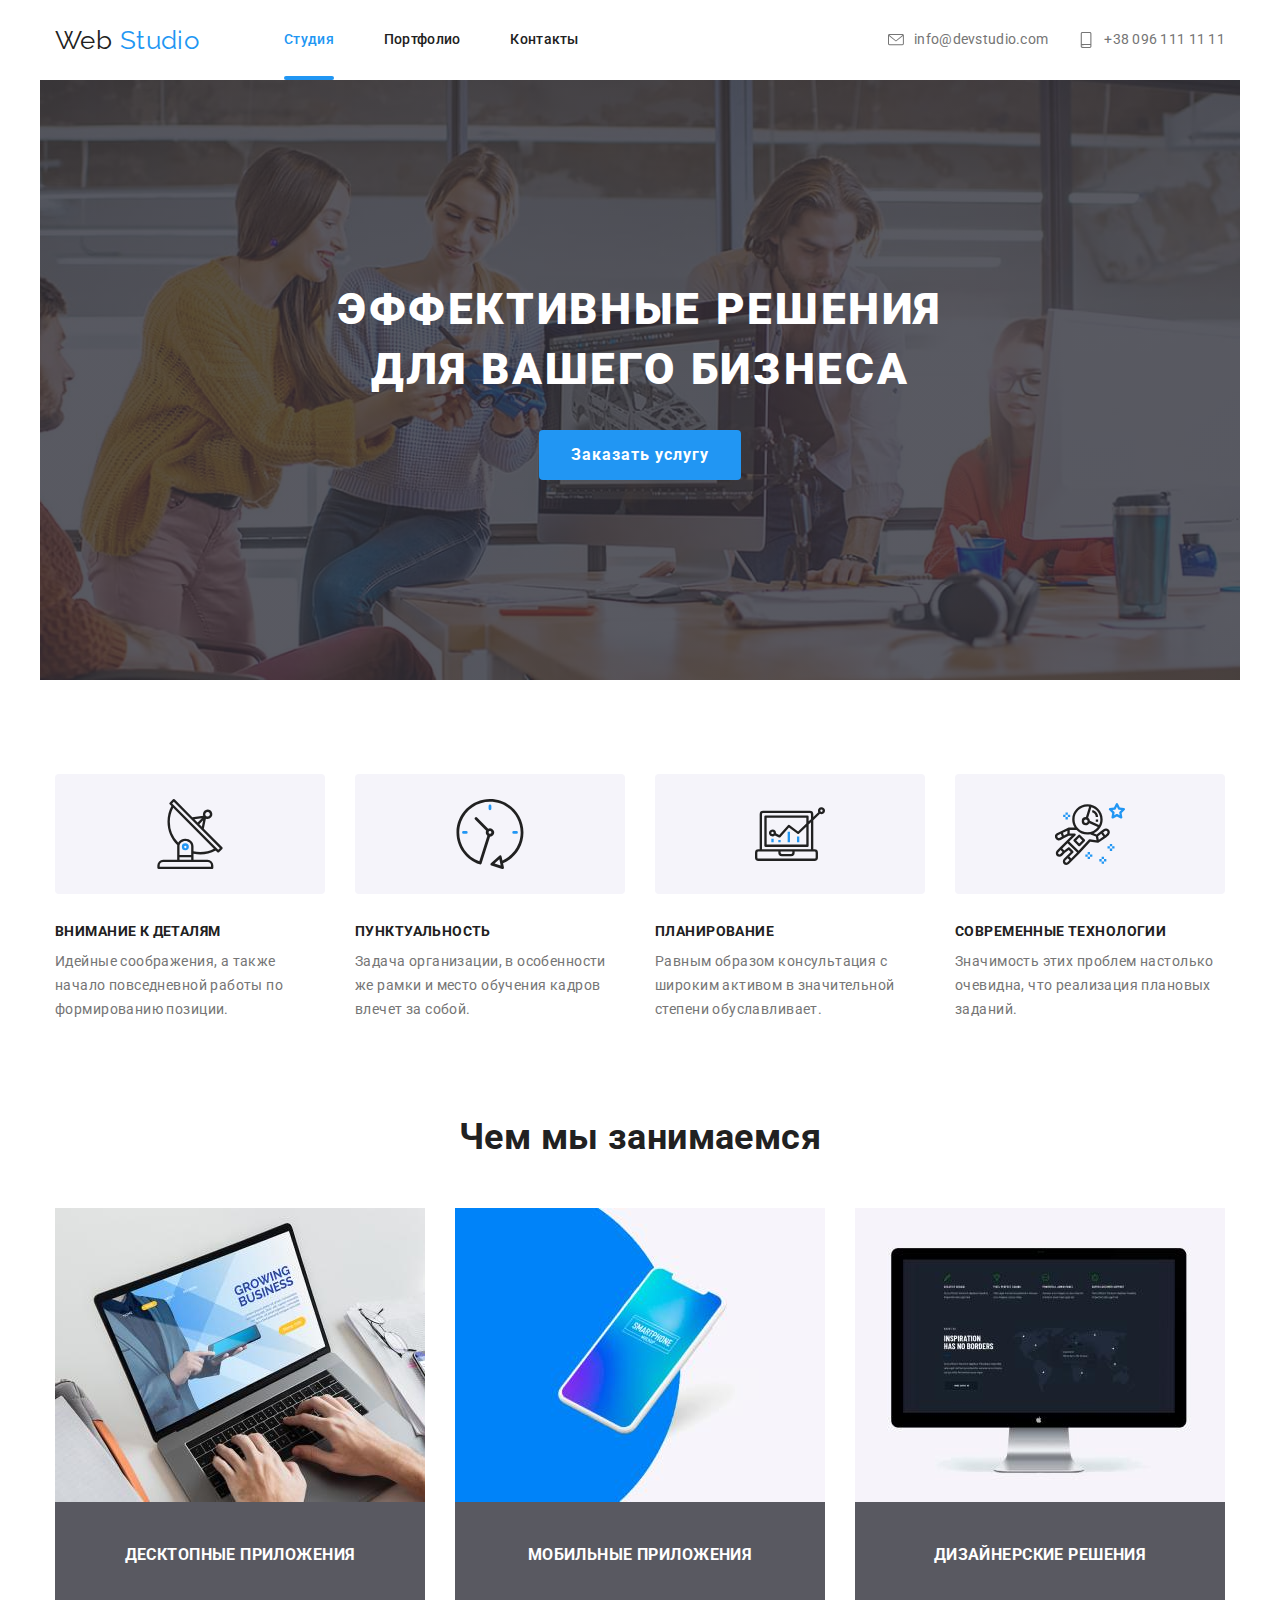
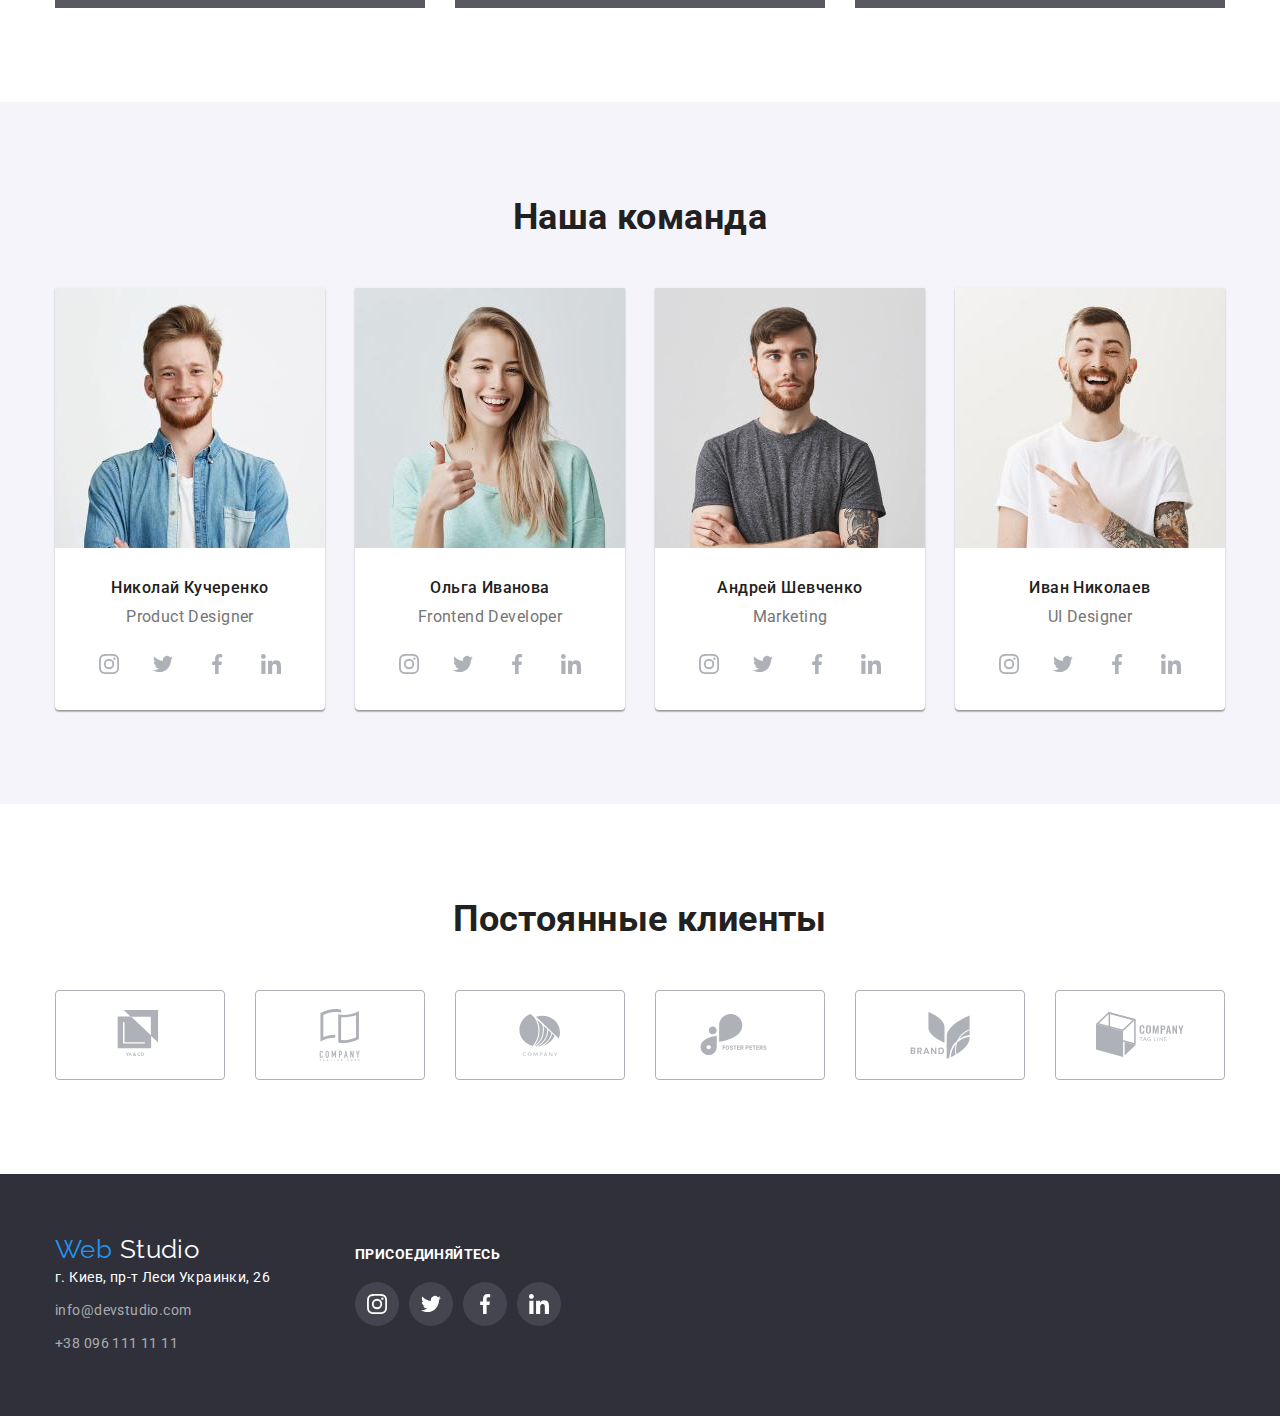
==== commit 11d910ff: "fix fix" ====
--- a/index.html
+++ b/index.html
@@ -66,8 +66,8 @@
     </header>
     <main>
       <!--HERO секция-->
-      <section class="hero">
-        <div class="container">
+      <section>
+        <div class="hero container">
           <h1 class="hero-title">
             Эффективные решения <br />
             для вашего бизнеса
--- a/css/style.css
+++ b/css/style.css
@@ -37,6 +37,7 @@
 }
 
 .link {
+  display: block;
   text-decoration: none;
 }
 
@@ -85,7 +86,6 @@
 }
 
 .navigation-list-link {
-  display: block;
   padding-top: 32px;
   padding-bottom: 32px;
   font-weight: 500;
@@ -152,12 +152,12 @@
 
 .header-adress-link {
   display: inline-flex;
-  justify-items: center;
   align-items: center;
-  text-align: center;
   color: var(--text-light-theme-color);
 }
 .adress-list-icon {
+  width: 16px;
+  height: 16px;
   fill: currentColor;
   margin-right: 10px;
 }
@@ -174,7 +174,13 @@
 /* HERO SECTION */
 .hero {
   height: 600px;
-  text-align: center;
+  max-width: 1600px;
+  padding-left: 15px;
+  padding-right: 15px;
+  margin-left: auto;
+  margin-right: auto;
+  text-align: center;
+
   background-image: linear-gradient(
       rgba(47, 48, 58, 0.8),
       rgba(47, 48, 58, 0.8)
@@ -275,7 +281,7 @@
   display: block;
 }
 
-.what-we-do-list-link >h3/* заглушка без H3 работает */ {
+.what-we-do-list-link {
   margin: 0;
   padding-top: 27px;
   padding-bottom: 27px;
@@ -404,6 +410,7 @@
   display: flex;
   padding-top: 60px;
   padding-bottom: 60px;
+  background: #2f303a;
 }
 
 .footer-block {
@@ -415,7 +422,6 @@
 }
 
 .footer-logo {
-  display: block;
   padding-bottom: 20px;
   color: var(--accent-color);
 }
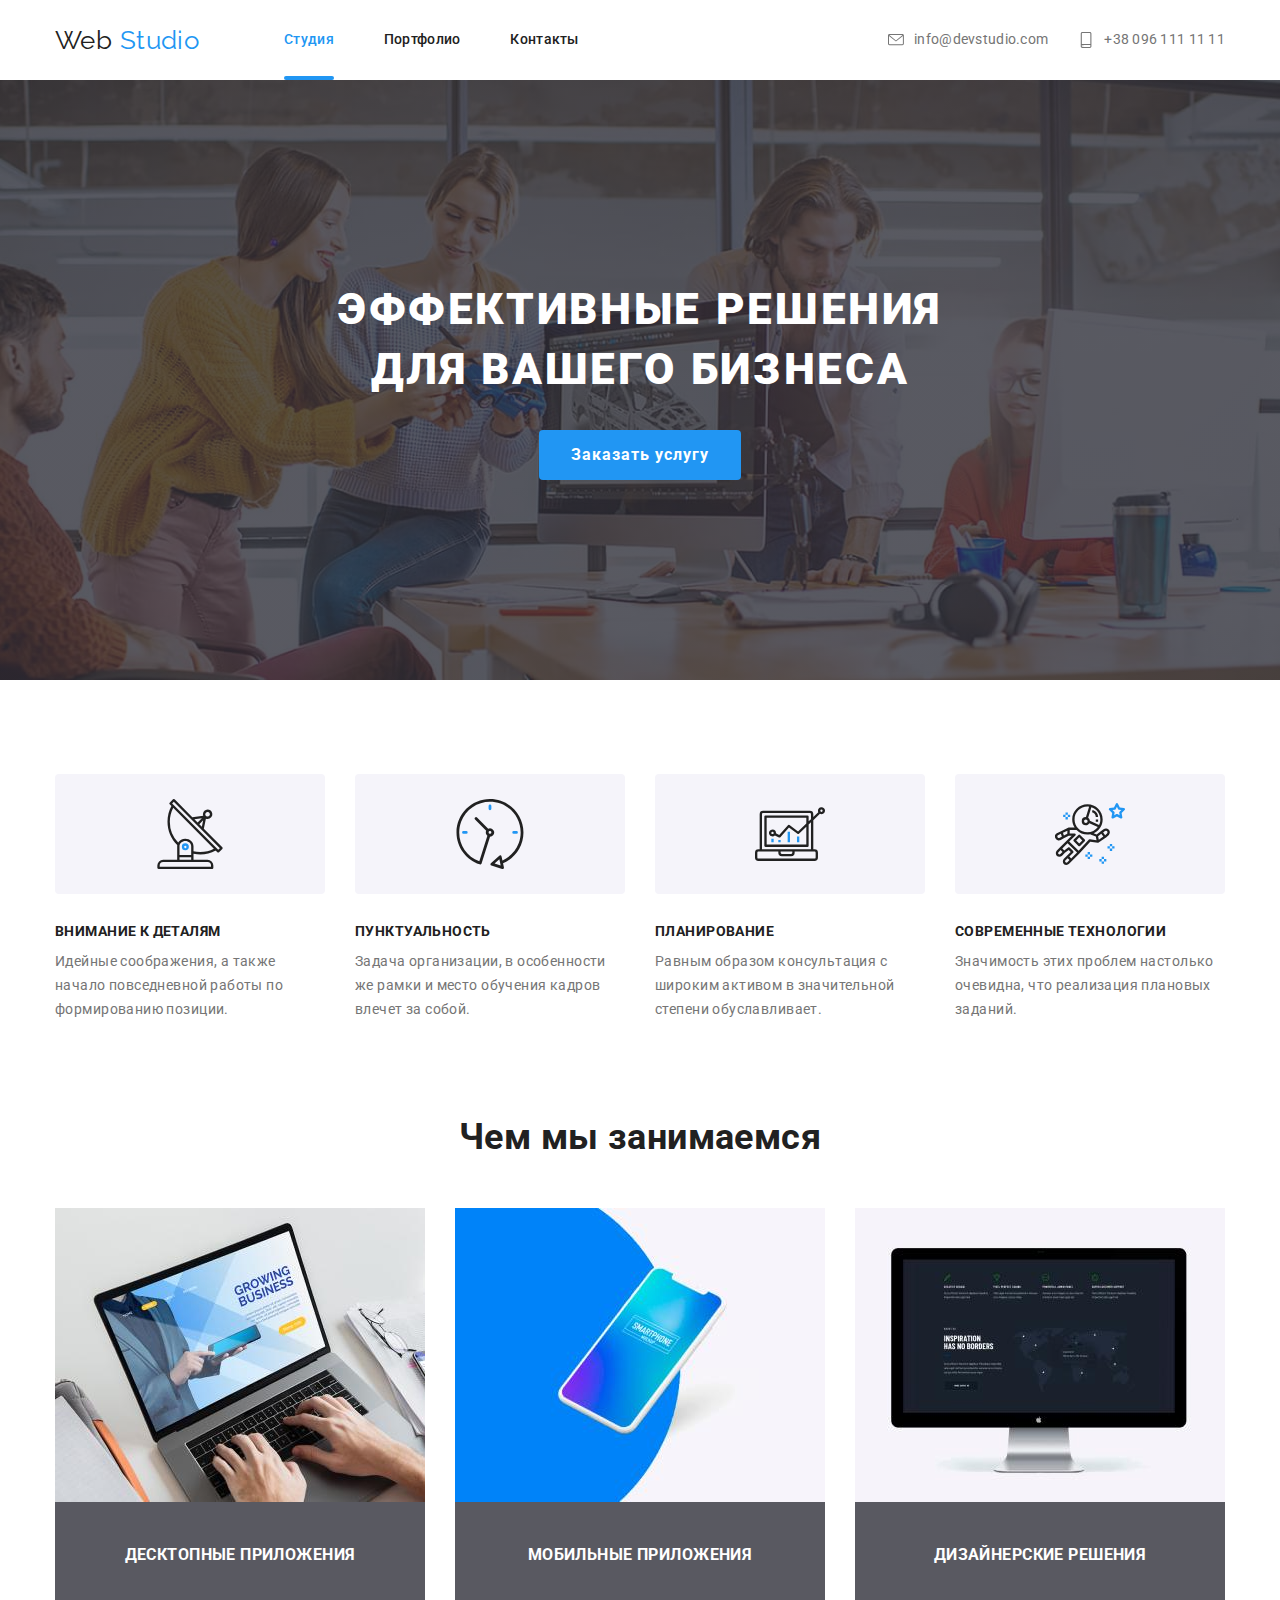
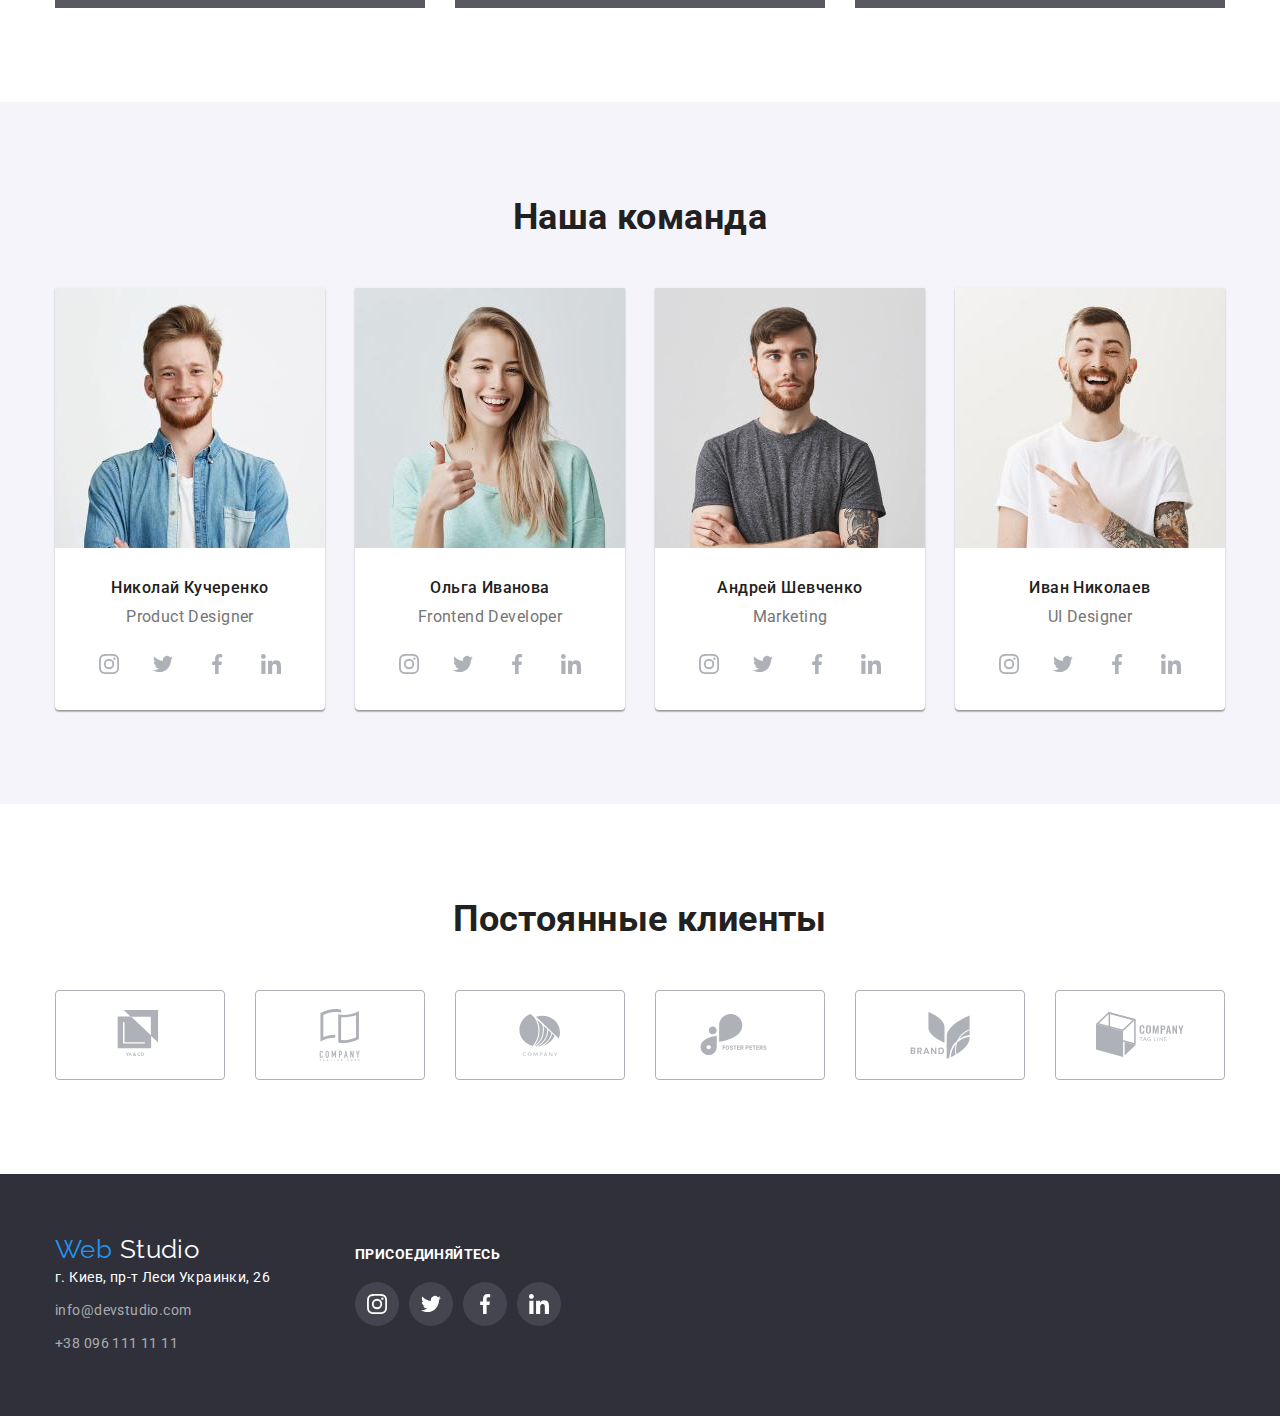
==== commit a50c82a3: "no fix" ====
--- a/index.html
+++ b/index.html
@@ -66,8 +66,8 @@
     </header>
     <main>
       <!--HERO секция-->
-      <section>
-        <div class="hero container">
+      <section class="hero">
+        <div class="container">
           <h1 class="hero-title">
             Эффективные решения <br />
             для вашего бизнеса
--- a/css/style.css
+++ b/css/style.css
@@ -410,7 +410,6 @@
   display: flex;
   padding-top: 60px;
   padding-bottom: 60px;
-  background: #2f303a;
 }
 
 .footer-block {
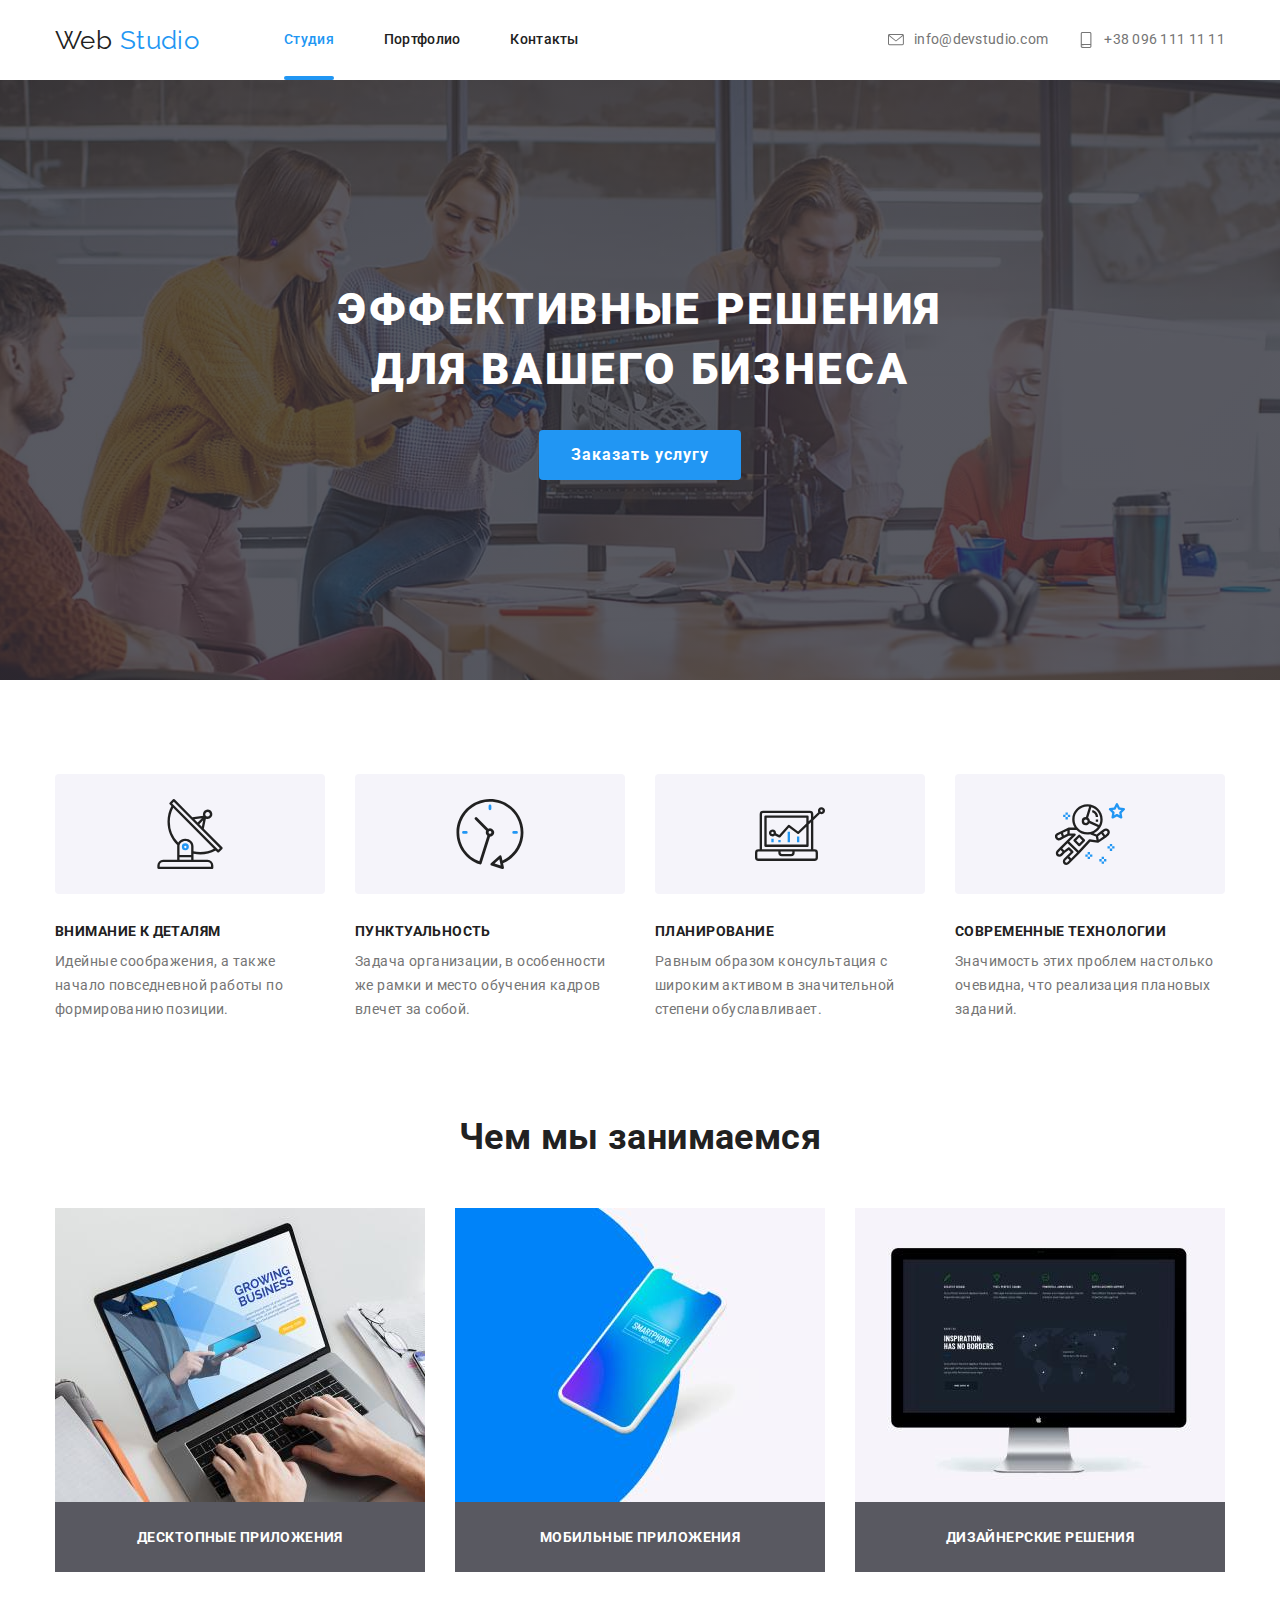
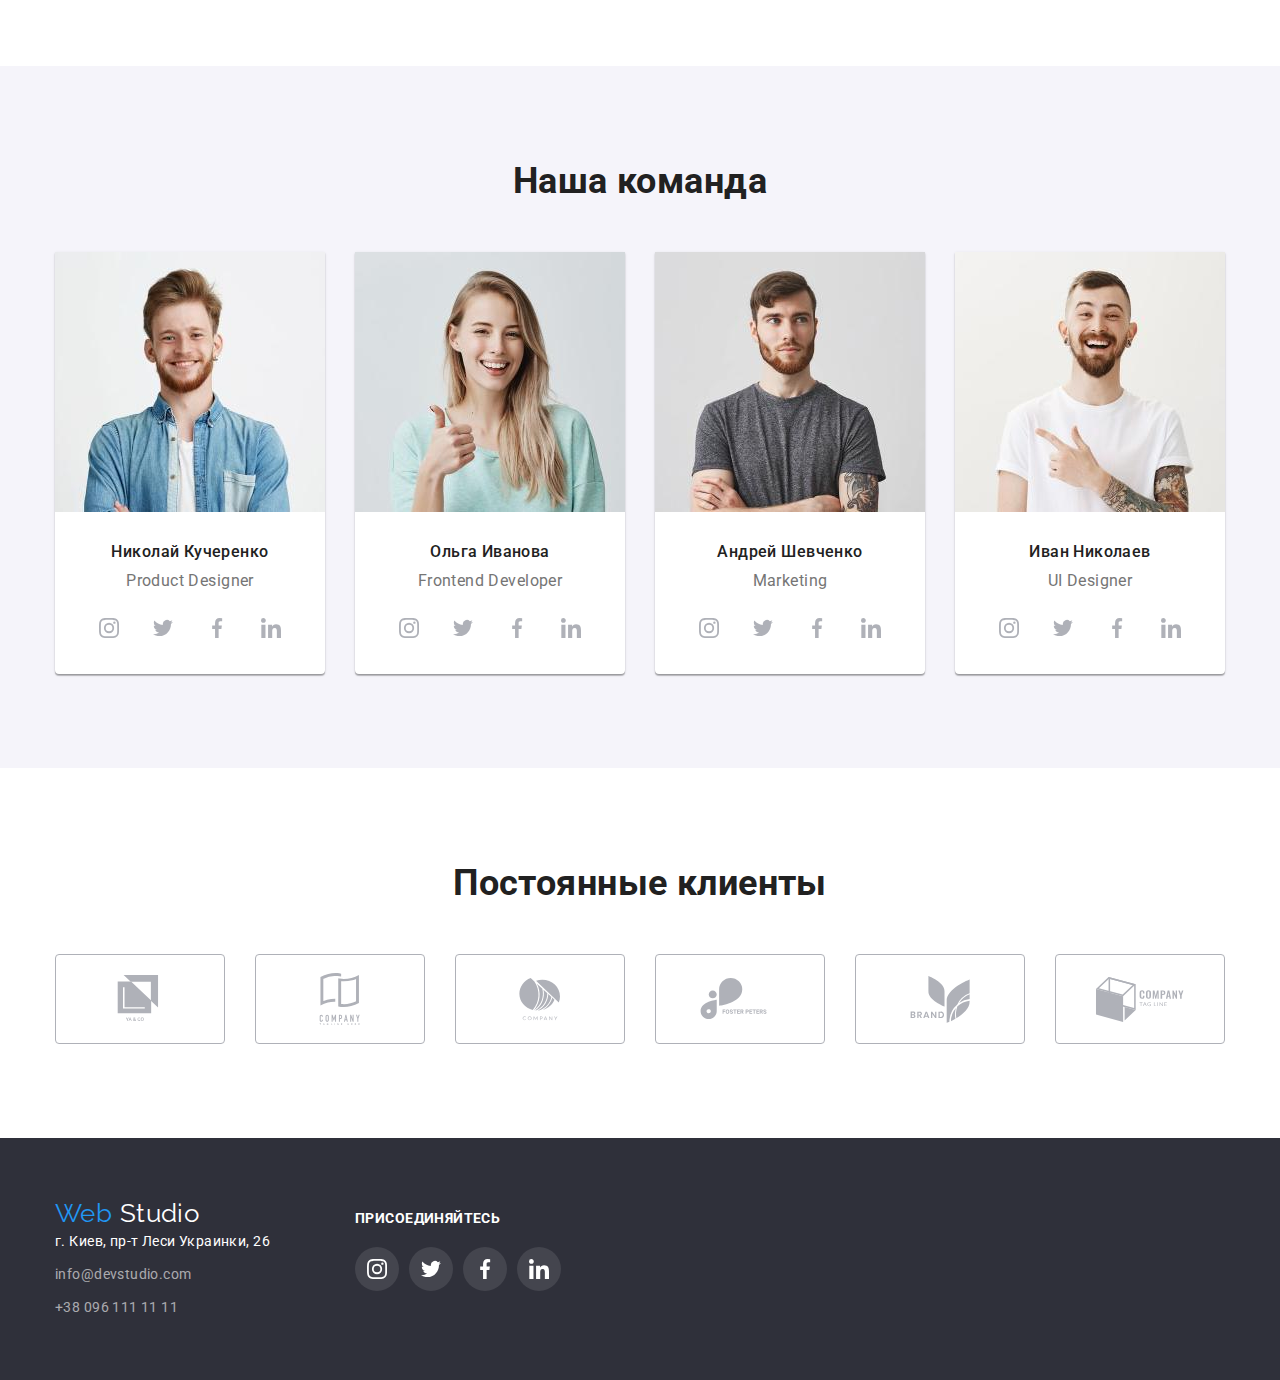
==== commit 9614ae43: "Mentor comments 1 - updated" ====
--- a/index.html
+++ b/index.html
@@ -144,9 +144,7 @@
                 width="370"
                 height="294"
               />
-              <a class="what-we-do-list-link link" href=""
-                ><h3>Десктопные приложения</h3></a
-              >
+              <h3 class="what-we-do-list-name">Десктопные приложения</h3>
             </li>
             <li class="what-we-do-list-item">
               <img
@@ -156,9 +154,7 @@
                 width="370"
                 height="294"
               />
-              <a class="what-we-do-list-link link" href=""
-                ><h3>Мобильные приложения</h3></a
-              >
+              <h3 class="what-we-do-list-name">Мобильные приложения</h3>
             </li>
             <li class="what-we-do-list-item">
               <img
@@ -168,9 +164,7 @@
                 width="370"
                 height="294"
               />
-              <a class="what-we-do-list-link link" href=""
-                ><h3>Дизайнерские решения</h3></a
-              >
+              <h3 class="what-we-do-list-name">Дизайнерские решения</h3>
             </li>
           </ul>
         </div>
--- a/css/style.css
+++ b/css/style.css
@@ -141,17 +141,13 @@
 
   fill: var(--text-light-theme-color);
 }
-.adress-list-item {
-  display: inline-flex;
-  padding-top: 32px;
-  padding-bottom: 32px;
-}
+
 .adress-list-item:not(:last-child) {
   margin-right: 30px;
 }
 
 .header-adress-link {
-  display: inline-flex;
+  display: flex;
   align-items: center;
   color: var(--text-light-theme-color);
 }
@@ -160,8 +156,6 @@
   height: 16px;
   fill: currentColor;
   margin-right: 10px;
-}
-.adress-text {
 }
 
 .header-adress-link:focus,
@@ -188,6 +182,7 @@
     url(../images/Hero-img.jpg);
   background-repeat: no-repeat;
   background-position: center;
+  background-color: black;
 }
 
 .hero-title {
@@ -281,7 +276,7 @@
   display: block;
 }
 
-.what-we-do-list-link {
+.what-we-do-list-name {
   margin: 0;
   padding-top: 27px;
   padding-bottom: 27px;
@@ -541,8 +536,8 @@
   margin-bottom: 30px;
 }
 
-.portfolio-list-item:hover,
-.portfolio-list-item:focus {
+.portfolio-list-link:hover,
+.portfolio-list-link:focus {
   box-shadow: 1px 4px 6px rgba(0, 0, 0, 0.16), 0px 4px 4px rgba(0, 0, 0, 0.06),
     0px 1px 1px rgba(0, 0, 0, 0.12);
   cursor: pointer;
